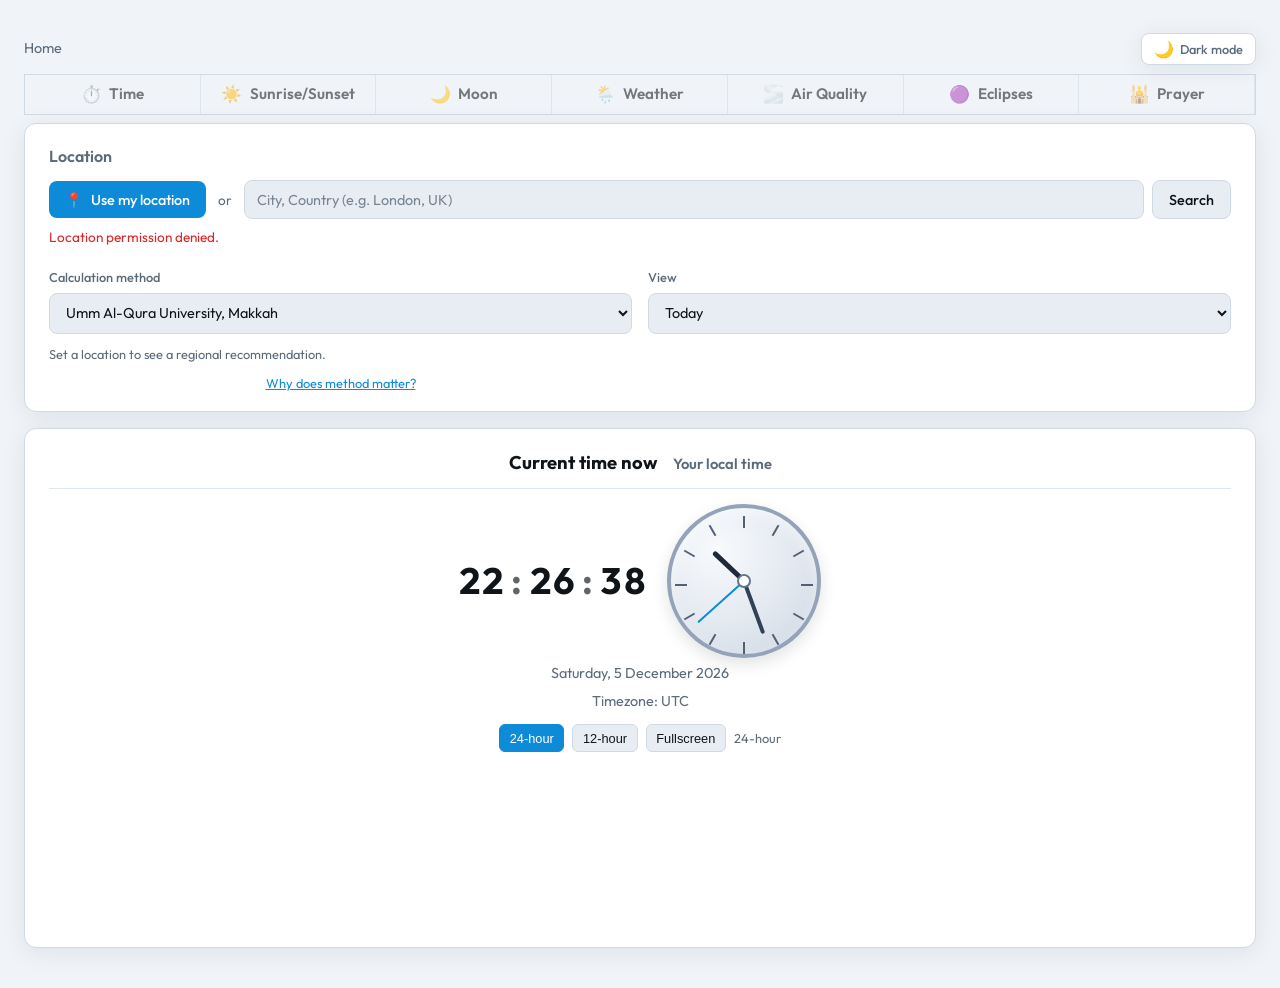
==== pages/prayer-hub.html @ e0161217 "Add popular-location data for cities, time tools, and routing - Serve popular cities from popular-lo" ====
<!DOCTYPE html>
<html lang="en">
<head>
    <meta charset="UTF-8">
    <meta name="viewport" content="width=device-width, initial-scale=1.0">
    <script>
        (function () {
            try {
                if (localStorage.getItem('esajda.theme') === 'dark') {
                    document.documentElement.setAttribute('data-theme', 'dark');
                }
            } catch (e) { /* ignore */ }
        })();
    </script>
    <title>Prayer times | e-Sajda</title>
    <meta name="description" content="Today’s prayer times and monthly schedule for your city.">
    <link rel="icon" href="data:,">
    <link rel="stylesheet" href="/style.css?v=30">
</head>
<body>
    <div class="app">
        <header class="site-header" role="banner">
            <div class="site-header-breadcrumbs">
                <div class="site-header-breadcrumbs-inner">
                    <nav id="site-breadcrumbs" class="site-breadcrumbs" aria-label="Breadcrumb"></nav>
                    <div class="site-header-right">
                        <button type="button" id="theme-toggle" class="theme-toggle" aria-label="Switch to dark mode" aria-pressed="false">
                            <span class="theme-toggle-icon" aria-hidden="true">🌙</span>
                            <span class="theme-toggle-label">Dark mode</span>
                        </button>
                    </div>
                </div>
            </div>
            <nav id="site-tabs" class="site-tabs" aria-label="Sections"></nav>
        </header>
        <main class="main prayer-page-main">
            <section class="controls card site-location-strip" aria-label="Choose location">
                <div class="location-section">
                    <h2>Location</h2>
                    <div class="location-actions">
                        <button type="button" id="btn-use-location" class="btn btn-primary">
                            <span class="btn-icon">📍</span> Use my location
                        </button>
                        <span class="or">or</span>
                        <div class="city-input-wrap">
                            <div class="city-input-autocomplete">
                                <input type="text" id="input-city" placeholder="City, Country (e.g. London, UK)" autocomplete="off" aria-autocomplete="list" aria-expanded="false" aria-controls="suggestions-dropdown" role="combobox" aria-label="City search">
                                <div id="suggestions-dropdown" class="suggestions-dropdown hidden" role="listbox" aria-label="Location suggestions"></div>
                            </div>
                            <button type="button" id="btn-search-city" class="btn btn-secondary">Search</button>
                        </div>
                    </div>
                    <p id="location-status" class="status" aria-live="polite"></p>
                </div>
            </section>
            <section class="controls card prayer-hub-method-card" aria-label="Calculation method">
                <div class="form-group method-form-group">
                    <label for="select-method">Calculation method</label>
                    <select id="select-method">
                        <optgroup label="South Asia">
                            <option value="1">University of Islamic Sciences, Karachi (India / Google)</option>
                            <option value="20">Kementerian Agama Indonesia</option>
                        </optgroup>
                        <optgroup label="Middle East &amp; Gulf">
                            <option value="4" selected>Umm Al-Qura University, Makkah</option>
                            <option value="5">Egyptian General Authority</option>
                            <option value="8">Gulf Region</option>
                            <option value="9">Kuwait</option>
                            <option value="10">Qatar</option>
                            <option value="16">Dubai</option>
                            <option value="23">Jordan</option>
                            <option value="13">Turkey</option>
                        </optgroup>
                        <optgroup label="North America">
                            <option value="2">ISNA (Islamic Society of North America)</option>
                        </optgroup>
                        <optgroup label="Other regions">
                            <option value="3">MWL (Muslim World League)</option>
                            <option value="11">Singapore</option>
                            <option value="12">France</option>
                            <option value="15">Moonsighting Committee</option>
                            <option value="17">JAKIM (Malaysia)</option>
                        </optgroup>
                    </select>
                </div>
            </section>
            <section id="prayer-hub-hero" class="card prayer-hub-hero hidden" aria-label="Prayer times overview">
                <div class="prayer-hub-hero-top">
                    <div class="prayer-hub-hero-titlecol">
                        <h1 id="prayer-hub-title" class="prayer-hub-title">Prayer times</h1>
                        <p id="prayer-hub-subtitle" class="prayer-hub-subtitle"></p>
                    </div>
                    <div class="prayer-hub-hero-actions">
                        <button type="button" id="prayer-hub-copy-link" class="btn btn-secondary">Copy page link</button>
                    </div>
                </div>
                <div class="prayer-hub-hero-meta" aria-label="Current time and dates">
                    <div class="prayer-hub-meta-item">
                        <div class="k">Local time now</div>
                        <div class="v" id="prayer-hub-now">—</div>
                    </div>
                    <div class="prayer-hub-meta-item">
                        <div class="k">Gregorian date</div>
                        <div class="v" id="prayer-hub-greg">—</div>
                    </div>
                    <div class="prayer-hub-meta-item">
                        <div class="k">Hijri date</div>
                        <div class="v" id="prayer-hub-hijri">—</div>
                    </div>
                    <div class="prayer-hub-meta-item">
                        <div class="k">Timezone</div>
                        <div class="v" id="prayer-hub-tz">—</div>
                    </div>
                </div>
                <p id="prayer-hub-blurb" class="prayer-hub-blurb"></p>
                <div class="prayer-hero-extras">
                    <p id="prayer-hub-longdesc" class="prayer-hub-longdesc"></p>
                    <div class="notice notice-bookmark" role="note" aria-label="Bookmark notice">
                        <strong>📌 Bookmark this page:</strong>
                        Daily prayer times change based on the sun’s position. Press <strong>Ctrl + D</strong> (Windows) or
                        <strong>Cmd + D</strong> (Mac) to save this page and check timings daily.
                    </div>
                </div>
            </section>
            <section id="results-section" class="results-section">
                <div class="results-header card">
                    <h2 id="results-title">Prayer times</h2>
                    <div id="results-context" class="results-context" aria-label="Location and calculation method">
                        <p id="results-location" class="results-location"></p>
                        <p id="results-method" class="results-method"></p>
                    </div>
                    <p id="results-meta" class="results-meta"></p>
                    <p id="results-method-tip" class="method-tip hidden" role="note"></p>
                </div>

                <div id="today-timings" class="timings-today card hidden">
                    <div id="next-prayer-box" class="next-prayer-box hidden" aria-live="polite">
                        <span class="next-prayer-label">Next prayer</span>
                        <span id="next-prayer-name" class="next-prayer-name"></span>
                        <span id="next-prayer-countdown" class="next-prayer-countdown"></span>
                    </div>
                    <ul class="prayer-list" id="prayer-list" aria-label="Daily prayer times"></ul>
                </div>

                <div id="seven-day-timings" class="timings-month card hidden" aria-label="Prayer schedule">
                    <div id="hub-prayer-toolbar" class="hub-prayer-toolbar">
                        <div class="hub-prayer-toolbar-left">
                            <div class="form-group">
                                <label>Calendar type</label>
                                <div class="segmented segmented-sm" role="group" aria-label="Calendar type">
                                    <button type="button" id="cal-type-greg" class="segmented-btn" aria-pressed="true">Gregorian</button>
                                    <button type="button" id="cal-type-hijri" class="segmented-btn" aria-pressed="false">Hijri</button>
                                </div>
                            </div>
                        </div>
                        <div class="hub-prayer-toolbar-right">
                            <div class="options-row prayer-hub-view-row">
                                <div class="form-group">
                                    <label for="view-mode">View</label>
                                    <select id="view-mode">
                                        <option value="today" selected>Today</option>
                                        <option value="next30">Next 30 days</option>
                                        <option value="month">This month</option>
                                    </select>
                                </div>
                                <div id="month-picker" class="month-picker hidden">
                                    <div class="form-group">
                                        <label for="select-month">Month</label>
                                        <select id="select-month"></select>
                                    </div>
                                    <div class="form-group">
                                        <label for="select-year">Year</label>
                                        <select id="select-year"></select>
                                    </div>
                                </div>
                            </div>
                        </div>
                    </div>
                    <div class="schedule-head hub-schedule-head">
                        <h3 class="seven-day-heading" id="hub-schedule-heading">Next 7 days</h3>
                    </div>
                    <div class="table-wrap">
                        <table class="prayer-table" id="prayer-table-seven">
                            <thead>
                                <tr>
                                    <th class="col-greg">Date</th>
                                    <th class="col-hijri">Hijri</th>
                                    <th>Fajr</th>
                                    <th>Dhuhr</th>
                                    <th>Asr</th>
                                    <th>Maghrib</th>
                                    <th>Isha</th>
                                </tr>
                            </thead>
                            <tbody id="prayer-table-seven-body"></tbody>
                        </table>
                    </div>
                </div>

                <div id="month-timings" class="timings-month card hidden">
                    <div class="table-wrap">
                        <table class="prayer-table" id="prayer-table" aria-label="Monthly prayer times">
                            <thead>
                                <tr>
                                    <th class="col-greg">Date</th>
                                    <th class="col-hijri">Hijri</th>
                                    <th>Fajr</th>
                                    <th>Dhuhr</th>
                                    <th>Asr</th>
                                    <th>Maghrib</th>
                                    <th>Isha</th>
                                </tr>
                            </thead>
                            <tbody id="prayer-table-body"></tbody>
                        </table>
                    </div>
                </div>

                <p id="error-message" class="error-message card hidden" role="alert"></p>
            </section>
        </main>
    </div>
    <script src="/js/site-header-nav.js?v=3" type="module"></script>
    <script src="/js/site-location-panel.js?v=1" type="module"></script>
    <script src="/js/prayer-hub-page.js?v=7" type="module"></script>
</body>
</html>
---- style.css ----
@import url("./css/tokens-base.css");
@import url("./css/site-header.css");
@import url("./css/controls.css");
@import url("./css/results.css");
@import url("./css/clock.css");
@import url("./css/weather.css");
@import url("./css/sun-times.css");
@import url("./css/weather-sunstrip.css");
@import url("./sun-chart/sun-chart.css");
@import url("./css/prayer-pages.css");
@import url("./css/feedback-footer.css");
@import url("./css/responsive.css");
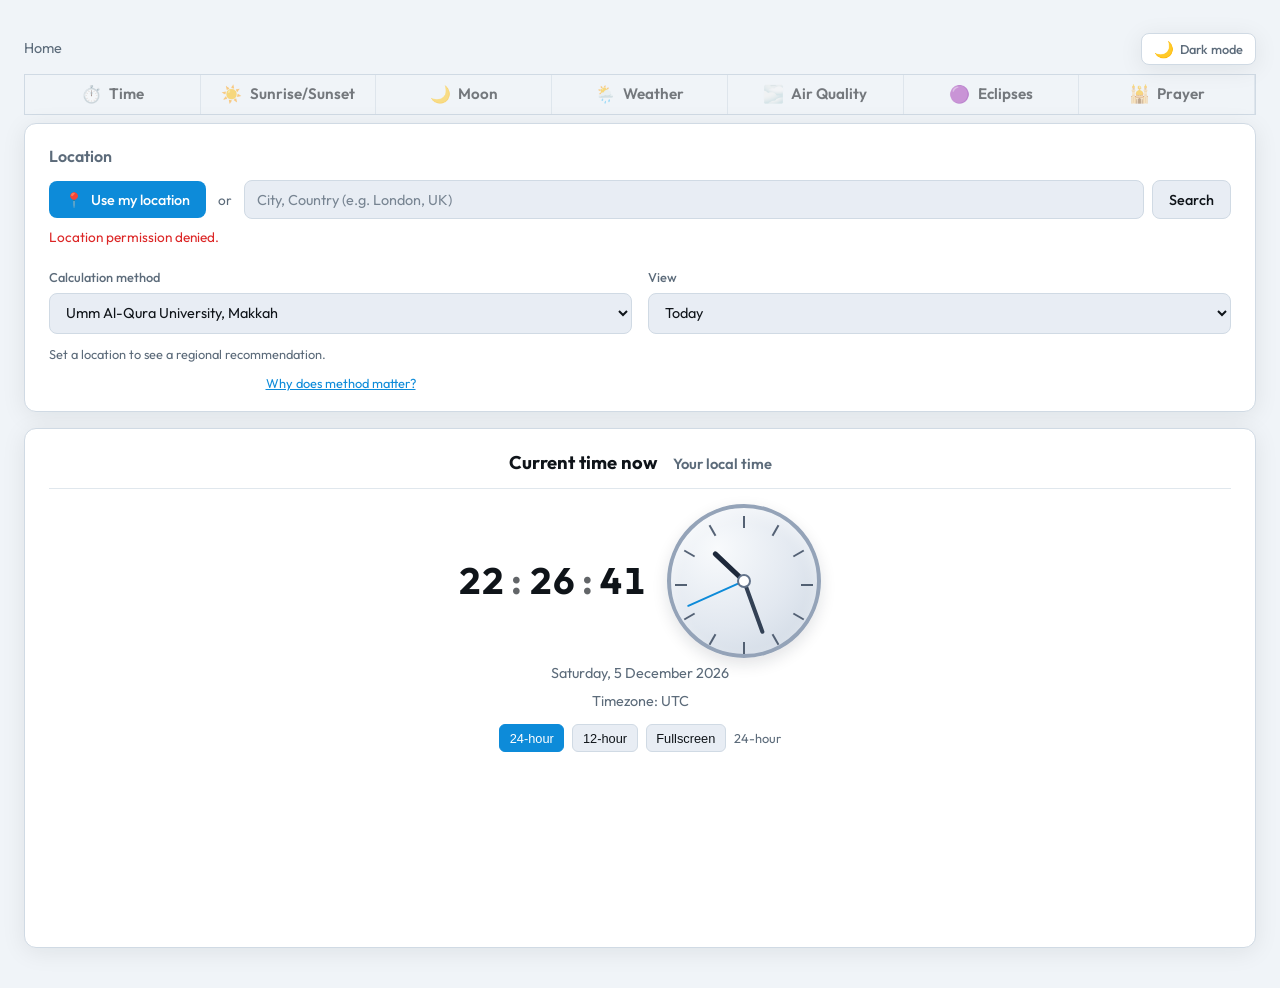
==== commit fd1196a0: "Refine multi-page layouts and refresh mobile location diagnostics. This updates shared page styling " ====
--- a/pages/prayer-hub.html
+++ b/pages/prayer-hub.html
@@ -15,7 +15,7 @@
     <title>Prayer times | e-Sajda</title>
     <meta name="description" content="Today’s prayer times and monthly schedule for your city.">
     <link rel="icon" href="data:,">
-    <link rel="stylesheet" href="/style.css?v=30">
+    <link rel="stylesheet" href="/style.css?v=50">
 </head>
 <body>
     <div class="app">
@@ -218,10 +218,26 @@
 
                 <p id="error-message" class="error-message card hidden" role="alert"></p>
             </section>
+
+            <section id="country-cities" class="card hidden" aria-label="Major cities in country">
+                <div class="card-head">
+                    <h3 class="card-title" id="country-cities-title">Major cities in country</h3>
+                    <p id="country-cities-sub" class="card-subtitle"></p>
+                </div>
+                <div id="country-cities-list" class="time-other-cities-list" aria-label="Major cities in country list"></div>
+            </section>
+
+            <section id="major-cities" class="card hidden" aria-label="Major cities">
+                <div class="card-head">
+                    <h3 class="card-title" id="major-cities-title">Major cities</h3>
+                    <p id="major-cities-sub" class="card-subtitle"></p>
+                </div>
+                <div id="major-cities-list" class="time-other-cities-list" aria-label="Major cities list"></div>
+            </section>
         </main>
     </div>
-    <script src="/js/site-header-nav.js?v=3" type="module"></script>
-    <script src="/js/site-location-panel.js?v=1" type="module"></script>
-    <script src="/js/prayer-hub-page.js?v=7" type="module"></script>
+    <script src="/js/site-header-nav.js?v=4" type="module"></script>
+    <script src="/js/site-location-panel.js?v=4" type="module"></script>
+    <script src="/js/prayer-hub-page.js?v=9" type="module"></script>
 </body>
 </html>
